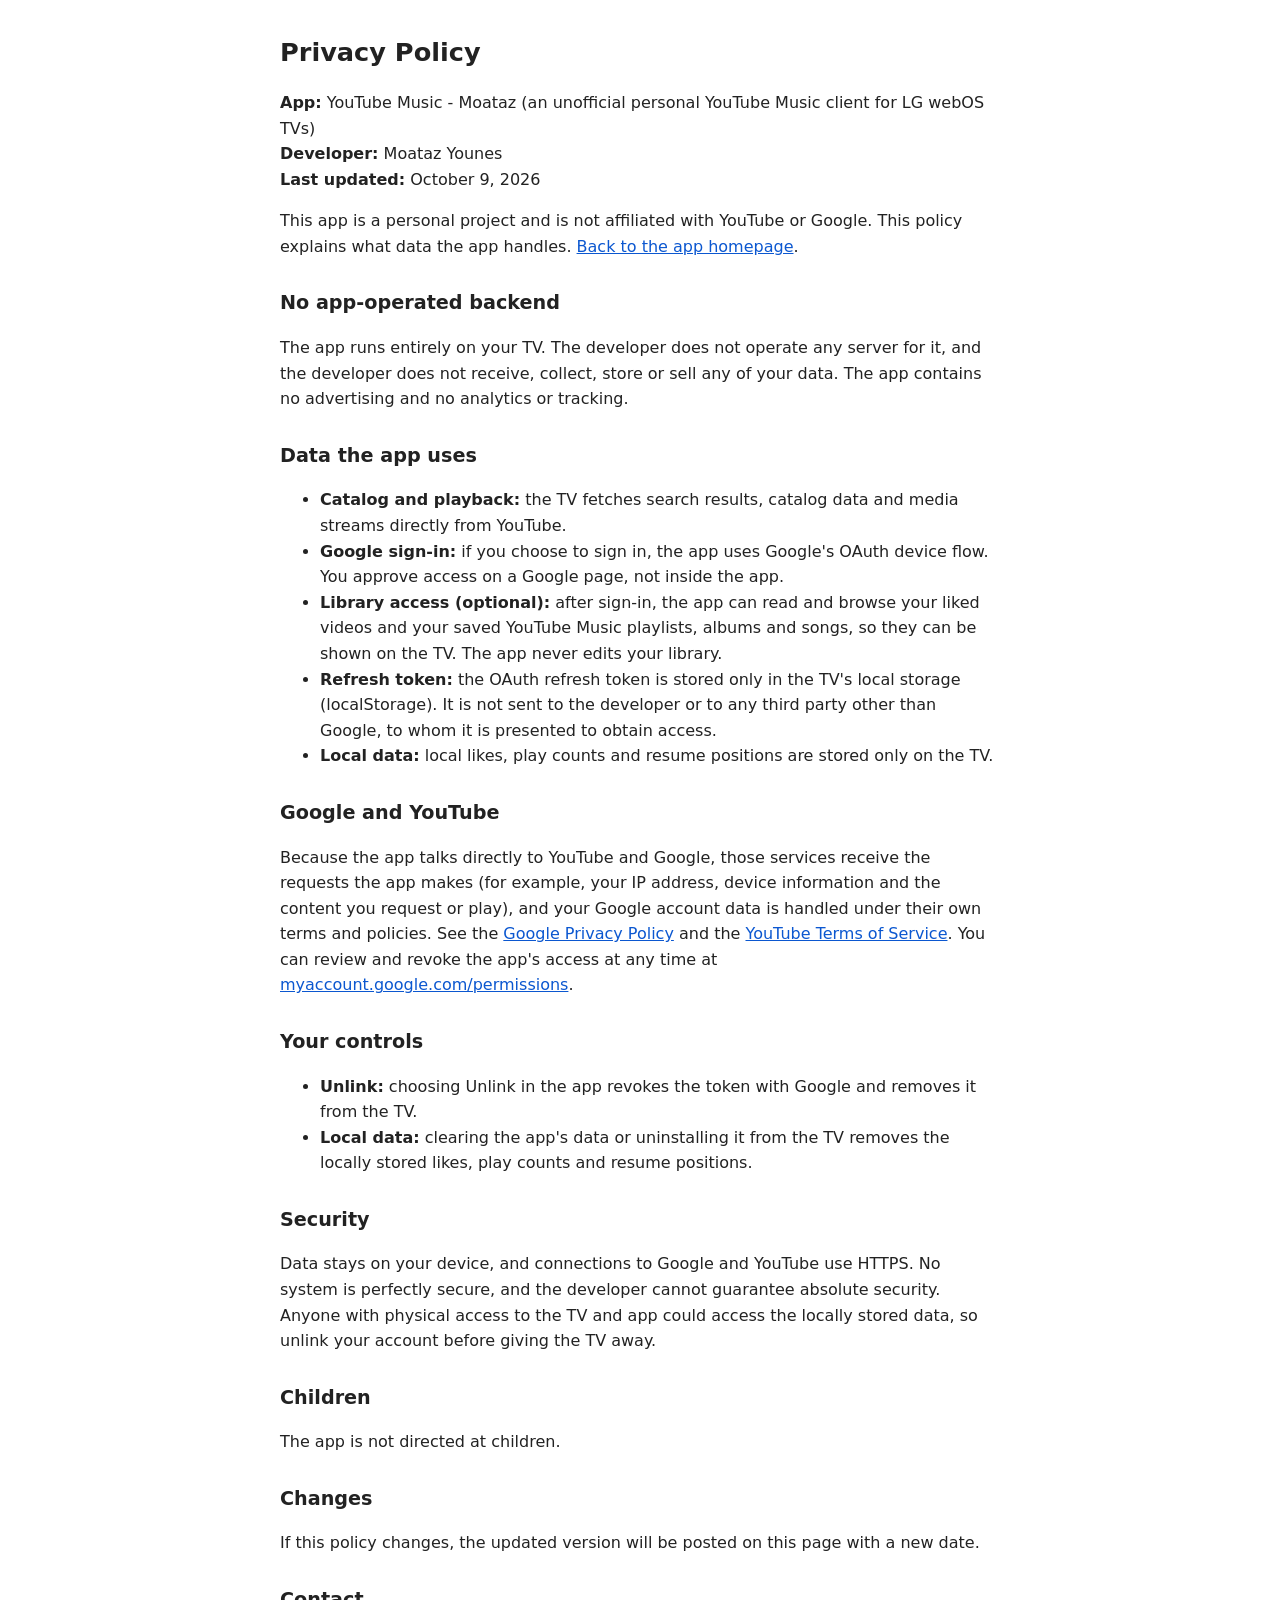
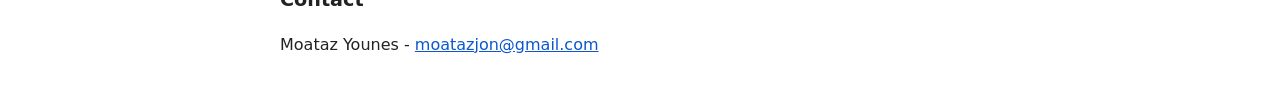
==== privacy.html @ 85353cd4 "Rename 2-privacy.html to privacy.html" ====
<!DOCTYPE html>
<html lang="en"><head><meta charset="utf-8"><meta name="viewport" content="width=device-width,initial-scale=1">
<title>Privacy Policy - YouTube Music - Moataz</title>
<style>body{font-family:system-ui,sans-serif;max-width:720px;margin:2rem auto;padding:0 1rem;line-height:1.6;color:#222}h1{font-size:1.6rem}h2{font-size:1.2rem;margin-top:1.8rem}a{color:#0b57d0}footer{margin-top:2.5rem;font-size:.9rem;color:#555}</style></head><body>
<h1>Privacy Policy</h1>
<p><strong>App:</strong> YouTube Music - Moataz (an unofficial personal YouTube Music client for LG webOS TVs)<br>
<strong>Developer:</strong> Moataz Younes<br>
<strong>Last updated:</strong> October 9, 2026</p>
<p>This app is a personal project and is not affiliated with YouTube or Google. This policy explains what data the app handles. <a href="./">Back to the app homepage</a>.</p>
<h2>No app-operated backend</h2>
<p>The app runs entirely on your TV. The developer does not operate any server for it, and the developer does not receive, collect, store or sell any of your data. The app contains no advertising and no analytics or tracking.</p>
<h2>Data the app uses</h2>
<ul>
<li><strong>Catalog and playback:</strong> the TV fetches search results, catalog data and media streams directly from YouTube.</li>
<li><strong>Google sign-in:</strong> if you choose to sign in, the app uses Google's OAuth device flow. You approve access on a Google page, not inside the app.</li>
<li><strong>Library access (optional):</strong> after sign-in, the app can read and browse your liked videos and your saved YouTube Music playlists, albums and songs, so they can be shown on the TV. The app never edits your library.</li>
<li><strong>Refresh token:</strong> the OAuth refresh token is stored only in the TV's local storage (localStorage). It is not sent to the developer or to any third party other than Google, to whom it is presented to obtain access.</li>
<li><strong>Local data:</strong> local likes, play counts and resume positions are stored only on the TV.</li>
</ul>
<h2>Google and YouTube</h2>
<p>Because the app talks directly to YouTube and Google, those services receive the requests the app makes (for example, your IP address, device information and the content you request or play), and your Google account data is handled under their own terms and policies. See the <a href="https://policies.google.com/privacy">Google Privacy Policy</a> and the <a href="https://www.youtube.com/t/terms">YouTube Terms of Service</a>. You can review and revoke the app's access at any time at <a href="https://myaccount.google.com/permissions">myaccount.google.com/permissions</a>.</p>
<h2>Your controls</h2>
<ul>
<li><strong>Unlink:</strong> choosing Unlink in the app revokes the token with Google and removes it from the TV.</li>
<li><strong>Local data:</strong> clearing the app's data or uninstalling it from the TV removes the locally stored likes, play counts and resume positions.</li>
</ul>
<h2>Security</h2>
<p>Data stays on your device, and connections to Google and YouTube use HTTPS. No system is perfectly secure, and the developer cannot guarantee absolute security. Anyone with physical access to the TV and app could access the locally stored data, so unlink your account before giving the TV away.</p>
<h2>Children</h2>
<p>The app is not directed at children.</p>
<h2>Changes</h2>
<p>If this policy changes, the updated version will be posted on this page with a new date.</p>
<h2>Contact</h2>
<p>Moataz Younes - <a href="mailto:moatazjon@gmail.com">moatazjon@gmail.com</a></p>
</body></html>
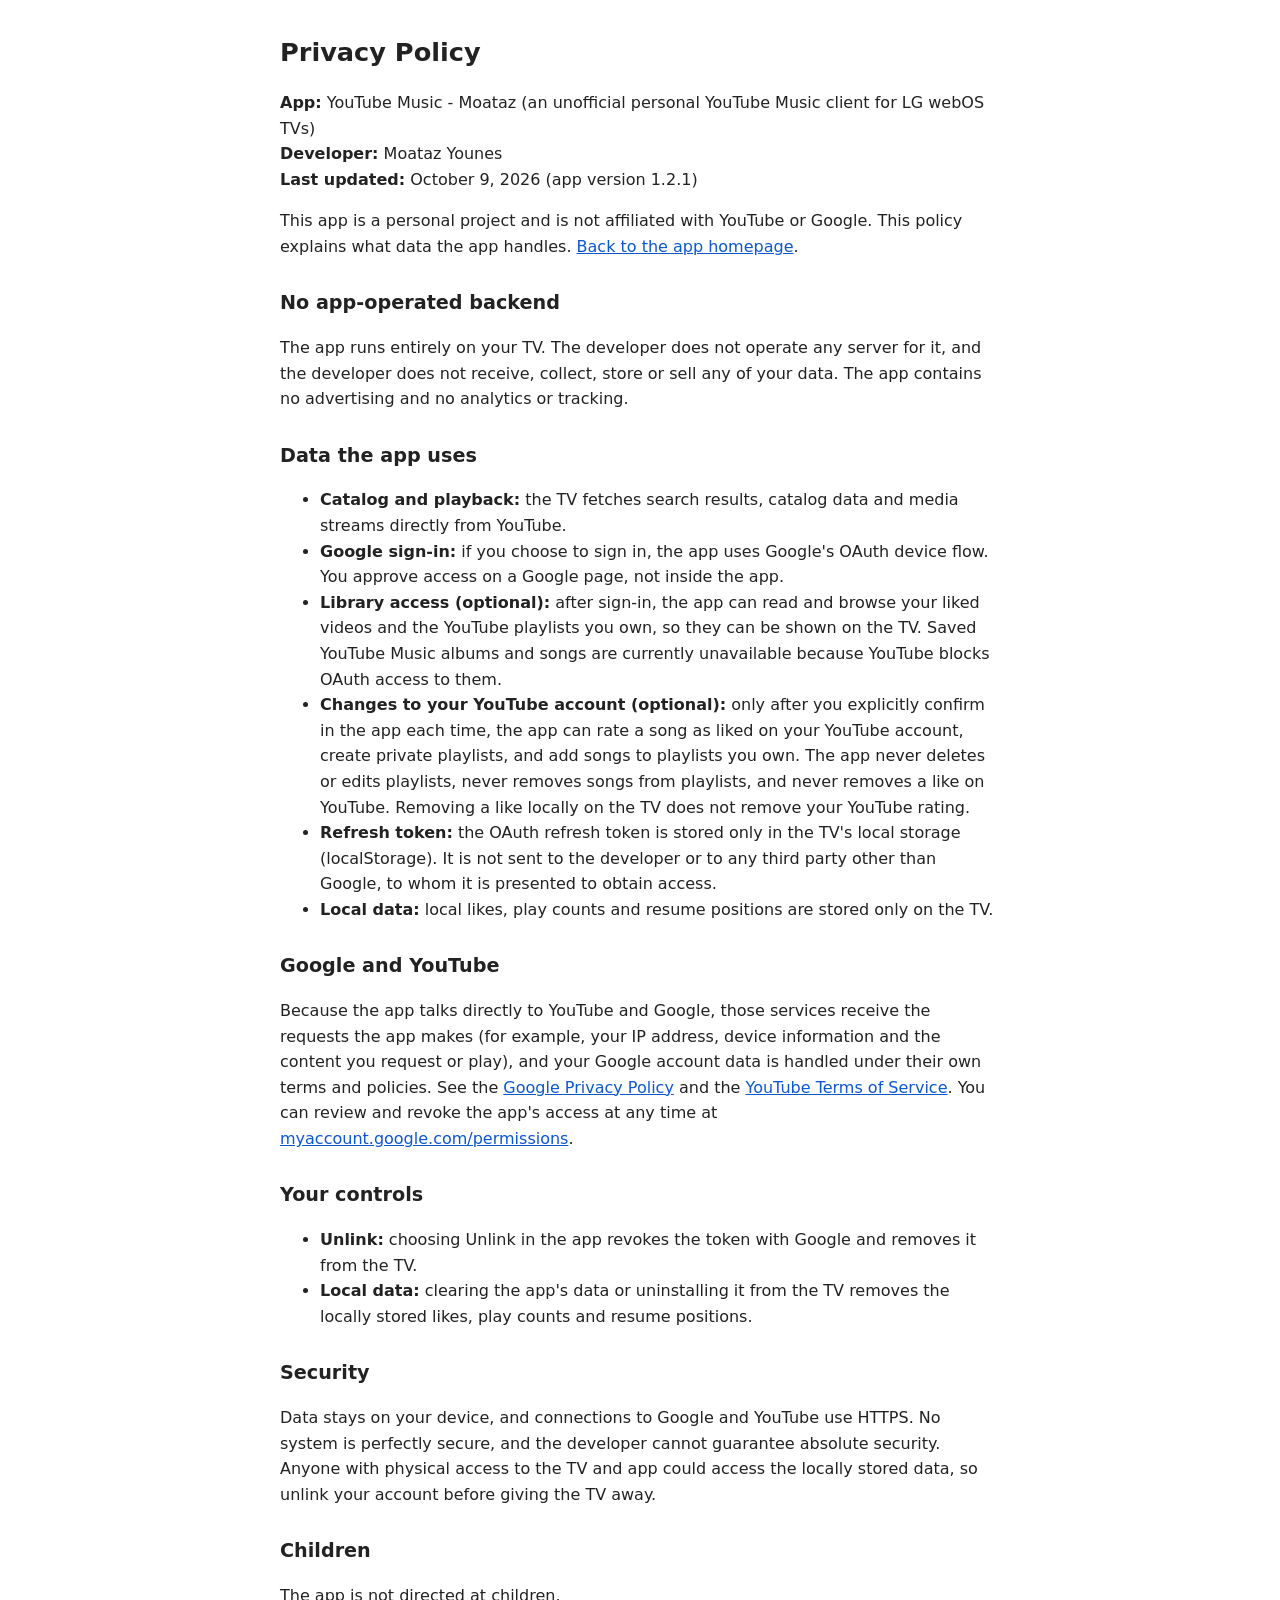
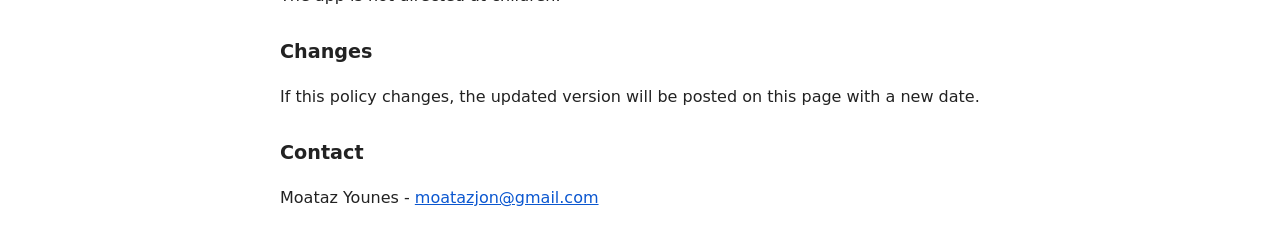
==== commit 2be2ddd9: "Update privacy.html" ====
--- a/privacy.html
+++ b/privacy.html
@@ -5,7 +5,7 @@
 <h1>Privacy Policy</h1>
 <p><strong>App:</strong> YouTube Music - Moataz (an unofficial personal YouTube Music client for LG webOS TVs)<br>
 <strong>Developer:</strong> Moataz Younes<br>
-<strong>Last updated:</strong> October 9, 2026</p>
+<strong>Last updated:</strong> October 9, 2026 (app version 1.2.1)</p>
 <p>This app is a personal project and is not affiliated with YouTube or Google. This policy explains what data the app handles. <a href="./">Back to the app homepage</a>.</p>
 <h2>No app-operated backend</h2>
 <p>The app runs entirely on your TV. The developer does not operate any server for it, and the developer does not receive, collect, store or sell any of your data. The app contains no advertising and no analytics or tracking.</p>
@@ -13,7 +13,8 @@
 <ul>
 <li><strong>Catalog and playback:</strong> the TV fetches search results, catalog data and media streams directly from YouTube.</li>
 <li><strong>Google sign-in:</strong> if you choose to sign in, the app uses Google's OAuth device flow. You approve access on a Google page, not inside the app.</li>
-<li><strong>Library access (optional):</strong> after sign-in, the app can read and browse your liked videos and your saved YouTube Music playlists, albums and songs, so they can be shown on the TV. The app never edits your library.</li>
+<li><strong>Library access (optional):</strong> after sign-in, the app can read and browse your liked videos and the YouTube playlists you own, so they can be shown on the TV. Saved YouTube Music albums and songs are currently unavailable because YouTube blocks OAuth access to them.</li>
+<li><strong>Changes to your YouTube account (optional):</strong> only after you explicitly confirm in the app each time, the app can rate a song as liked on your YouTube account, create private playlists, and add songs to playlists you own. The app never deletes or edits playlists, never removes songs from playlists, and never removes a like on YouTube. Removing a like locally on the TV does not remove your YouTube rating.</li>
 <li><strong>Refresh token:</strong> the OAuth refresh token is stored only in the TV's local storage (localStorage). It is not sent to the developer or to any third party other than Google, to whom it is presented to obtain access.</li>
 <li><strong>Local data:</strong> local likes, play counts and resume positions are stored only on the TV.</li>
 </ul>
